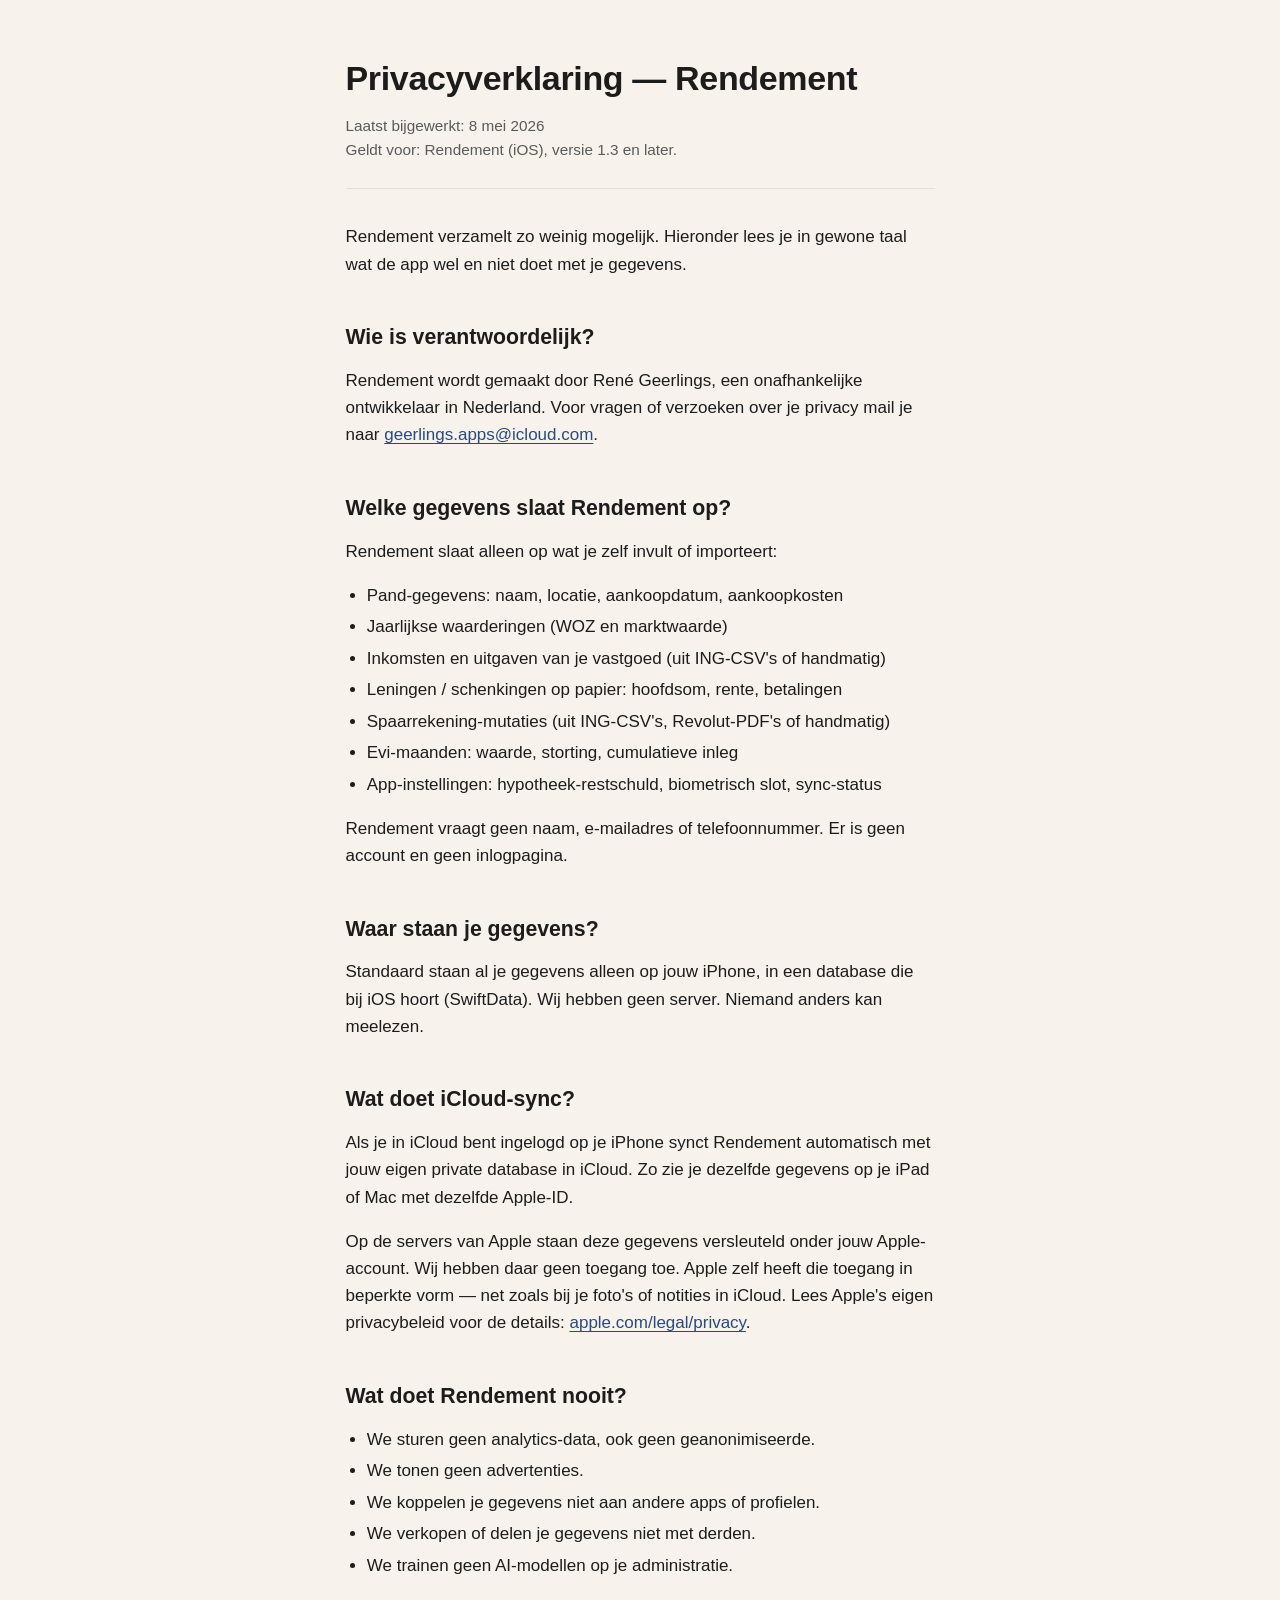
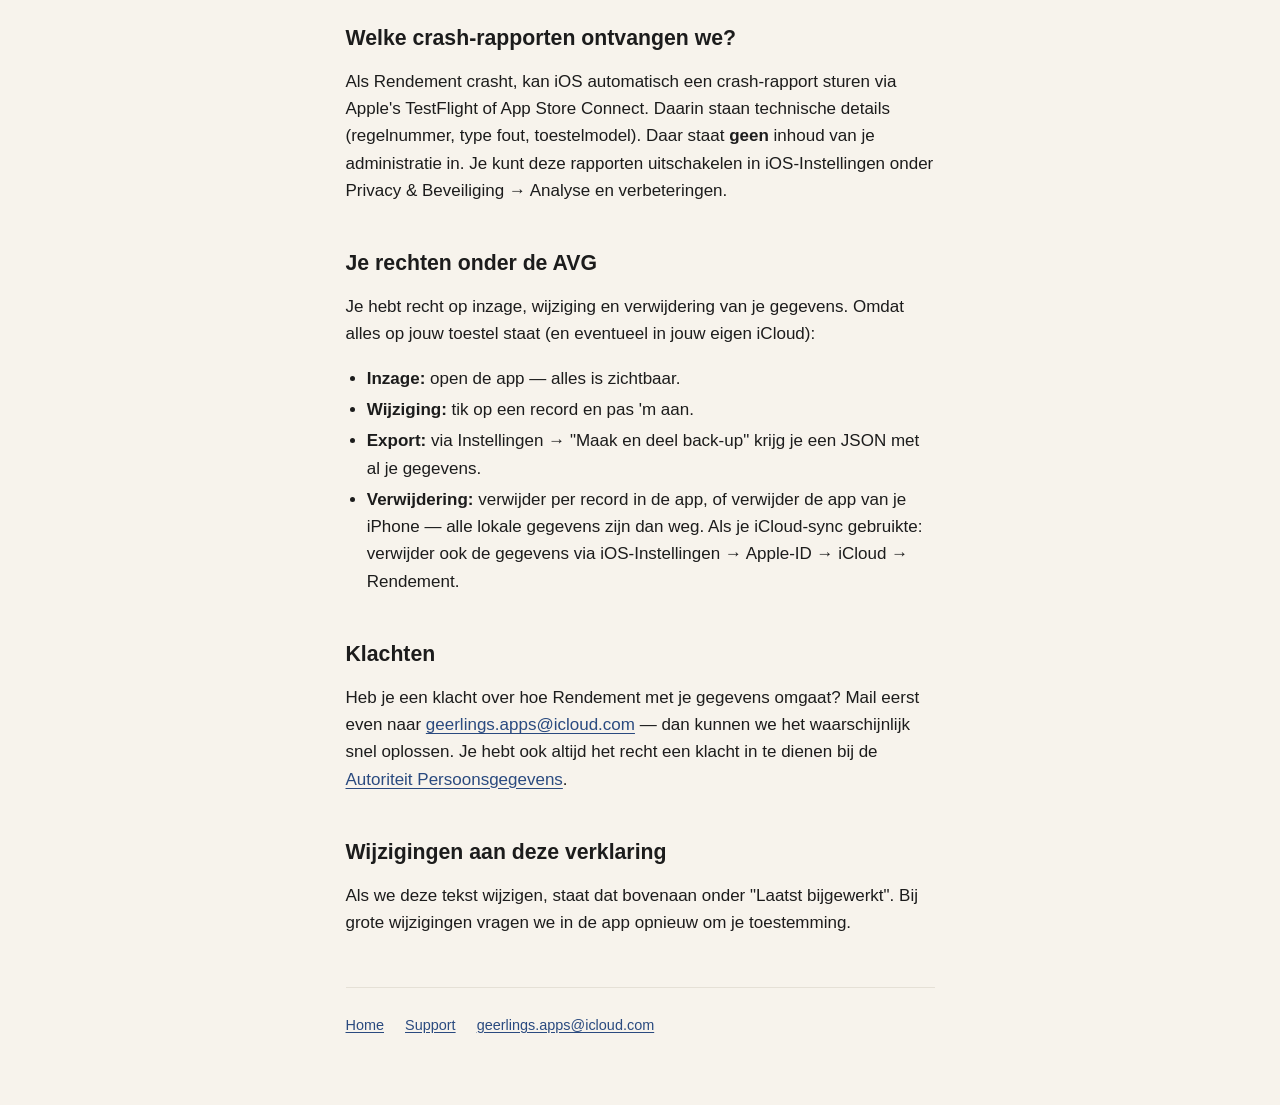
==== privacy.html @ a07849af "Initial Rendement website (privacy + support + landing) Mirrors the stip-website / boulesday-website" ====
<!DOCTYPE html>
<html lang="nl">
<head>
  <meta charset="UTF-8">
  <meta name="viewport" content="width=device-width, initial-scale=1.0">
  <title>Privacy — Rendement</title>
  <link rel="stylesheet" href="styles.css">
  <link rel="icon" type="image/png" href="appicon.png">
</head>
<body>
<main>
  <h1>Privacyverklaring — Rendement</h1>
  <p class="meta">
    Laatst bijgewerkt: 8 mei 2026<br>
    Geldt voor: Rendement (iOS), versie 1.3 en later.
  </p>

  <p>
    Rendement verzamelt zo weinig mogelijk. Hieronder lees je in gewone taal
    wat de app wel en niet doet met je gegevens.
  </p>

  <h2>Wie is verantwoordelijk?</h2>
  <p>
    Rendement wordt gemaakt door René Geerlings, een onafhankelijke
    ontwikkelaar in Nederland. Voor vragen of verzoeken over je privacy mail
    je naar
    <a href="mailto:geerlings.apps@icloud.com">geerlings.apps@icloud.com</a>.
  </p>

  <h2>Welke gegevens slaat Rendement op?</h2>
  <p>
    Rendement slaat alleen op wat je zelf invult of importeert:
  </p>
  <ul>
    <li>Pand-gegevens: naam, locatie, aankoopdatum, aankoopkosten</li>
    <li>Jaarlijkse waarderingen (WOZ en marktwaarde)</li>
    <li>Inkomsten en uitgaven van je vastgoed (uit ING-CSV's of handmatig)</li>
    <li>Leningen / schenkingen op papier: hoofdsom, rente, betalingen</li>
    <li>Spaarrekening-mutaties (uit ING-CSV's, Revolut-PDF's of handmatig)</li>
    <li>Evi-maanden: waarde, storting, cumulatieve inleg</li>
    <li>App-instellingen: hypotheek-restschuld, biometrisch slot, sync-status</li>
  </ul>
  <p>
    Rendement vraagt geen naam, e-mailadres of telefoonnummer. Er is geen
    account en geen inlogpagina.
  </p>

  <h2>Waar staan je gegevens?</h2>
  <p>
    Standaard staan al je gegevens alleen op jouw iPhone, in een database die
    bij iOS hoort (SwiftData). Wij hebben geen server. Niemand anders kan
    meelezen.
  </p>

  <h2>Wat doet iCloud-sync?</h2>
  <p>
    Als je in iCloud bent ingelogd op je iPhone synct Rendement automatisch
    met jouw eigen private database in iCloud. Zo zie je dezelfde gegevens
    op je iPad of Mac met dezelfde Apple-ID.
  </p>
  <p>
    Op de servers van Apple staan deze gegevens versleuteld onder jouw
    Apple-account. Wij hebben daar geen toegang toe. Apple zelf heeft die
    toegang in beperkte vorm — net zoals bij je foto's of notities in iCloud.
    Lees Apple's eigen privacybeleid voor de details:
    <a href="https://www.apple.com/legal/privacy/" target="_blank" rel="noopener">apple.com/legal/privacy</a>.
  </p>

  <h2>Wat doet Rendement nooit?</h2>
  <ul>
    <li>We sturen geen analytics-data, ook geen geanonimiseerde.</li>
    <li>We tonen geen advertenties.</li>
    <li>We koppelen je gegevens niet aan andere apps of profielen.</li>
    <li>We verkopen of delen je gegevens niet met derden.</li>
    <li>We trainen geen AI-modellen op je administratie.</li>
  </ul>

  <h2>Welke crash-rapporten ontvangen we?</h2>
  <p>
    Als Rendement crasht, kan iOS automatisch een crash-rapport sturen via
    Apple's TestFlight of App Store Connect. Daarin staan technische details
    (regelnummer, type fout, toestelmodel). Daar staat <strong>geen</strong>
    inhoud van je administratie in. Je kunt deze rapporten uitschakelen in
    iOS-Instellingen onder Privacy &amp; Beveiliging → Analyse en
    verbeteringen.
  </p>

  <h2>Je rechten onder de AVG</h2>
  <p>
    Je hebt recht op inzage, wijziging en verwijdering van je gegevens.
    Omdat alles op jouw toestel staat (en eventueel in jouw eigen iCloud):
  </p>
  <ul>
    <li><strong>Inzage:</strong> open de app — alles is zichtbaar.</li>
    <li><strong>Wijziging:</strong> tik op een record en pas 'm aan.</li>
    <li><strong>Export:</strong> via Instellingen → "Maak en deel back-up"
      krijg je een JSON met al je gegevens.</li>
    <li><strong>Verwijdering:</strong> verwijder per record in de app, of
      verwijder de app van je iPhone — alle lokale gegevens zijn dan weg.
      Als je iCloud-sync gebruikte: verwijder ook de gegevens via
      iOS-Instellingen → Apple-ID → iCloud → Rendement.</li>
  </ul>

  <h2>Klachten</h2>
  <p>
    Heb je een klacht over hoe Rendement met je gegevens omgaat? Mail eerst
    even naar
    <a href="mailto:geerlings.apps@icloud.com">geerlings.apps@icloud.com</a>
    — dan kunnen we het waarschijnlijk snel oplossen. Je hebt ook altijd het
    recht een klacht in te dienen bij de
    <a href="https://autoriteitpersoonsgegevens.nl" target="_blank" rel="noopener">Autoriteit Persoonsgegevens</a>.
  </p>

  <h2>Wijzigingen aan deze verklaring</h2>
  <p>
    Als we deze tekst wijzigen, staat dat bovenaan onder "Laatst bijgewerkt".
    Bij grote wijzigingen vragen we in de app opnieuw om je toestemming.
  </p>

  <footer>
    <a href="index.html">Home</a>
    <a href="support.html">Support</a>
    <a href="mailto:geerlings.apps@icloud.com">geerlings.apps@icloud.com</a>
  </footer>
</main>
</body>
</html>
---- styles.css ----
:root {
  --paper: #f7f3ec;
  --ink: #1c1c1c;
  --muted: #5a5a5a;
  --rule: #e5e0d6;
  --accent: #2a4a7f;
  --accent-soft: #dde4f0;
}

@media (prefers-color-scheme: dark) {
  :root {
    --paper: #1c1c1c;
    --ink: #f7f3ec;
    --muted: #a8a8a8;
    --rule: #333;
    --accent: #8aaee0;
    --accent-soft: #2a3340;
  }
}

* { box-sizing: border-box; }

html, body {
  margin: 0;
  padding: 0;
  background: var(--paper);
  color: var(--ink);
  font-family: -apple-system, BlinkMacSystemFont, "SF Pro Text", "Helvetica Neue", Arial, sans-serif;
  font-size: 17px;
  line-height: 1.6;
}

main {
  max-width: 640px;
  margin: 0 auto;
  padding: 3rem 1.5rem 4rem;
}

h1 {
  font-size: 2rem;
  font-weight: 600;
  letter-spacing: -0.01em;
  margin: 0 0 0.5rem;
}

h2 {
  font-size: 1.25rem;
  font-weight: 600;
  margin: 2.5rem 0 0.75rem;
}

p, ul {
  margin: 0 0 1rem;
}

ul {
  padding-left: 1.25rem;
}

li {
  margin-bottom: 0.25rem;
}

.meta {
  color: var(--muted);
  font-size: 0.9rem;
  margin-bottom: 2rem;
  padding-bottom: 1.5rem;
  border-bottom: 1px solid var(--rule);
}

a {
  color: var(--accent);
  text-decoration: underline;
  text-underline-offset: 0.15em;
}

code {
  font-family: ui-monospace, "SF Mono", Menlo, monospace;
  font-size: 0.9em;
  background: var(--rule);
  padding: 0.1em 0.35em;
  border-radius: 0.25em;
}

.hero {
  display: flex;
  align-items: center;
  gap: 1.25rem;
  margin-bottom: 1.5rem;
}

.hero img {
  width: 96px;
  height: 96px;
  border-radius: 22px;
  box-shadow: 0 6px 18px rgba(0, 0, 0, 0.18);
}

.hero h1 {
  margin: 0;
}

.tagline {
  color: var(--muted);
  font-size: 1.05rem;
  margin-top: 0.25rem;
}

.cards {
  display: grid;
  grid-template-columns: 1fr;
  gap: 1rem;
  margin-top: 1rem;
}

.card {
  padding: 1rem 1.2rem;
  border: 1px solid var(--rule);
  border-radius: 0.6rem;
}

.card h3 {
  margin: 0 0 0.4rem;
  font-size: 1rem;
}

.card p {
  margin: 0;
  color: var(--muted);
  font-size: 0.95rem;
}

footer {
  margin-top: 3rem;
  padding-top: 1.5rem;
  border-top: 1px solid var(--rule);
  color: var(--muted);
  font-size: 0.85rem;
}

footer a {
  margin-right: 1rem;
}
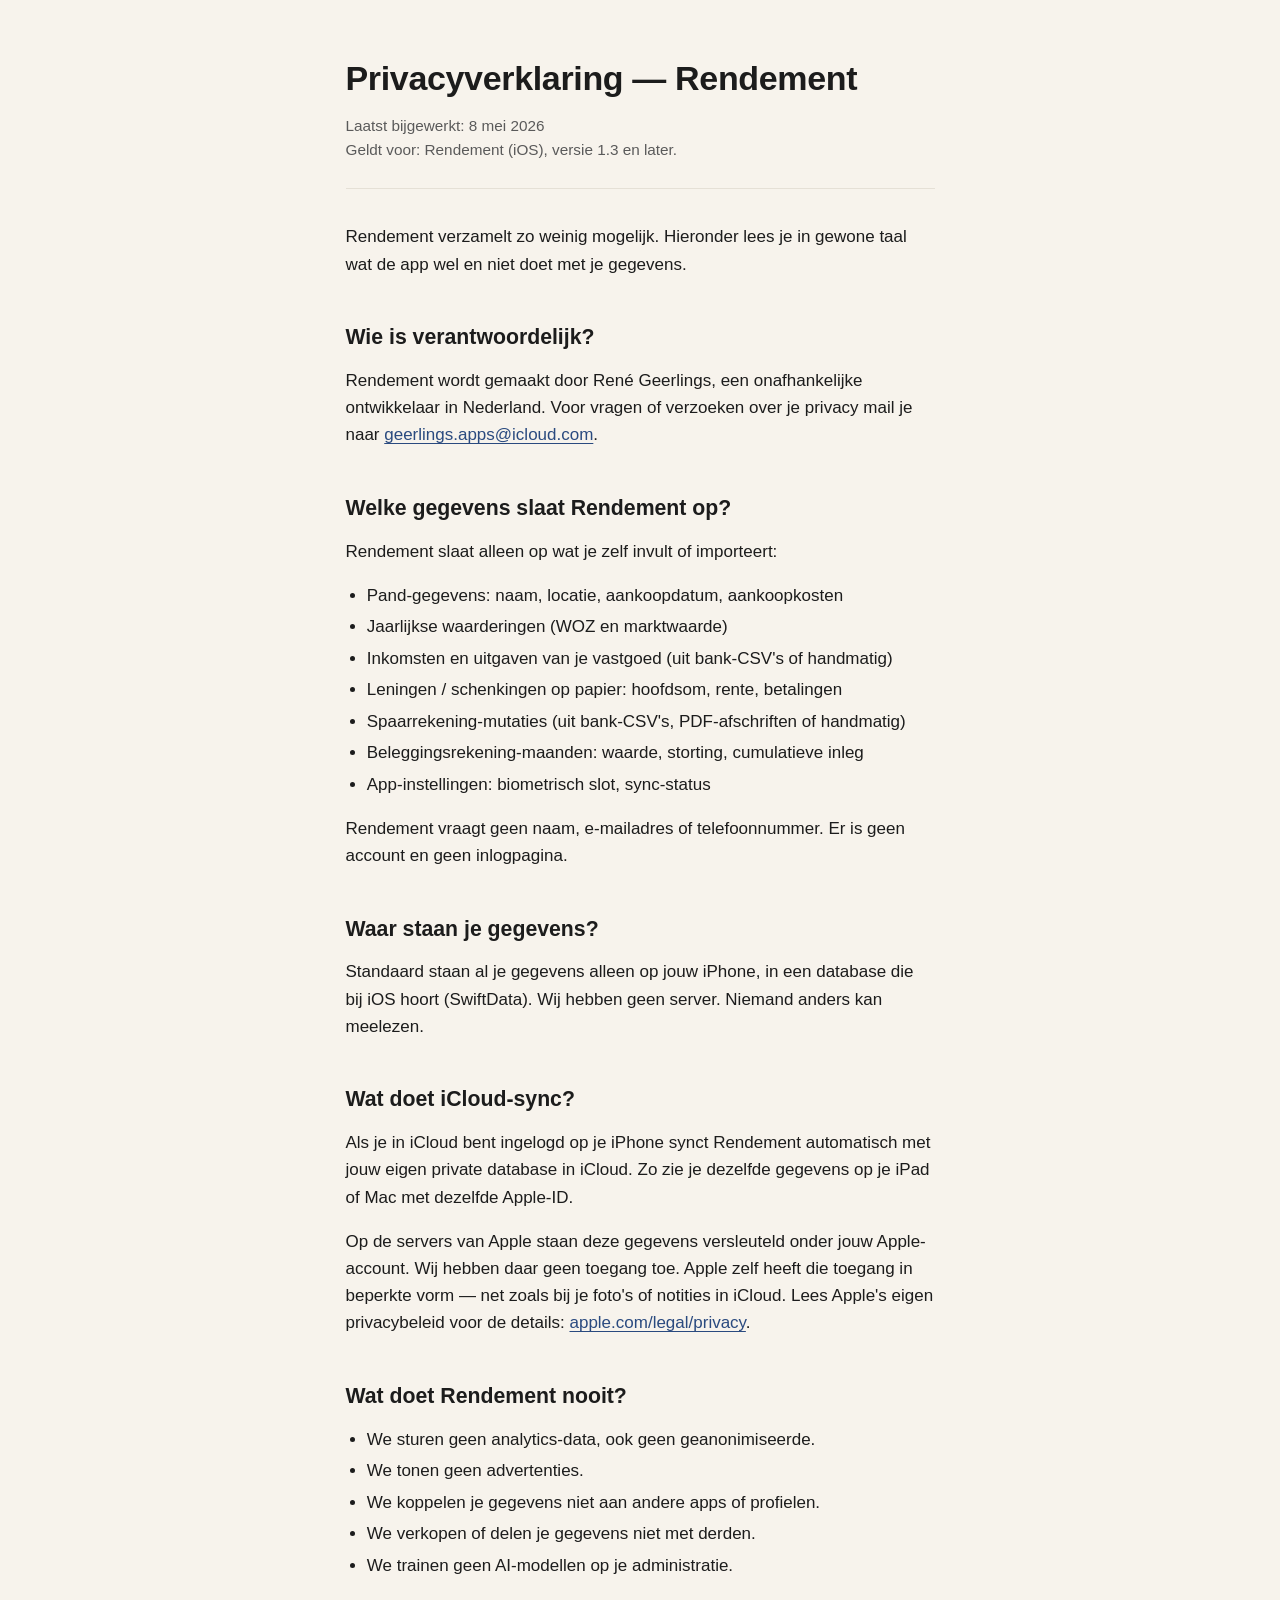
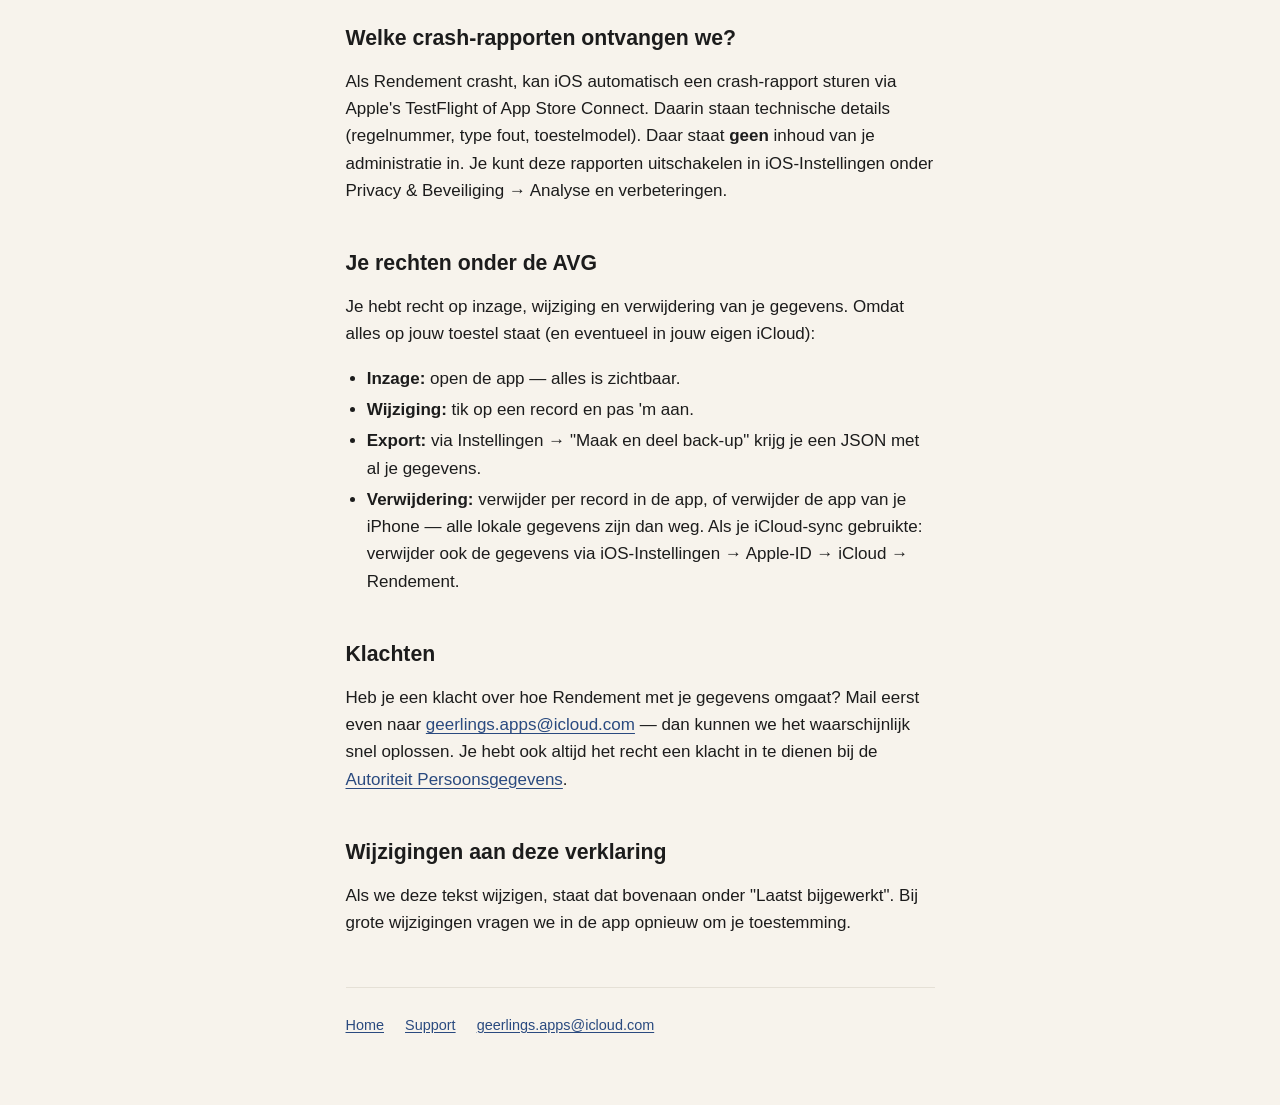
==== commit 5272a629: "Generiek herformuleren: bank- en broker-merken weghalen Tot nu toe waren Evi, Revolut en ING bij naa" ====
--- a/privacy.html
+++ b/privacy.html
@@ -35,11 +35,11 @@
   <ul>
     <li>Pand-gegevens: naam, locatie, aankoopdatum, aankoopkosten</li>
     <li>Jaarlijkse waarderingen (WOZ en marktwaarde)</li>
-    <li>Inkomsten en uitgaven van je vastgoed (uit ING-CSV's of handmatig)</li>
+    <li>Inkomsten en uitgaven van je vastgoed (uit bank-CSV's of handmatig)</li>
     <li>Leningen / schenkingen op papier: hoofdsom, rente, betalingen</li>
-    <li>Spaarrekening-mutaties (uit ING-CSV's, Revolut-PDF's of handmatig)</li>
-    <li>Evi-maanden: waarde, storting, cumulatieve inleg</li>
-    <li>App-instellingen: hypotheek-restschuld, biometrisch slot, sync-status</li>
+    <li>Spaarrekening-mutaties (uit bank-CSV's, PDF-afschriften of handmatig)</li>
+    <li>Beleggingsrekening-maanden: waarde, storting, cumulatieve inleg</li>
+    <li>App-instellingen: biometrisch slot, sync-status</li>
   </ul>
   <p>
     Rendement vraagt geen naam, e-mailadres of telefoonnummer. Er is geen
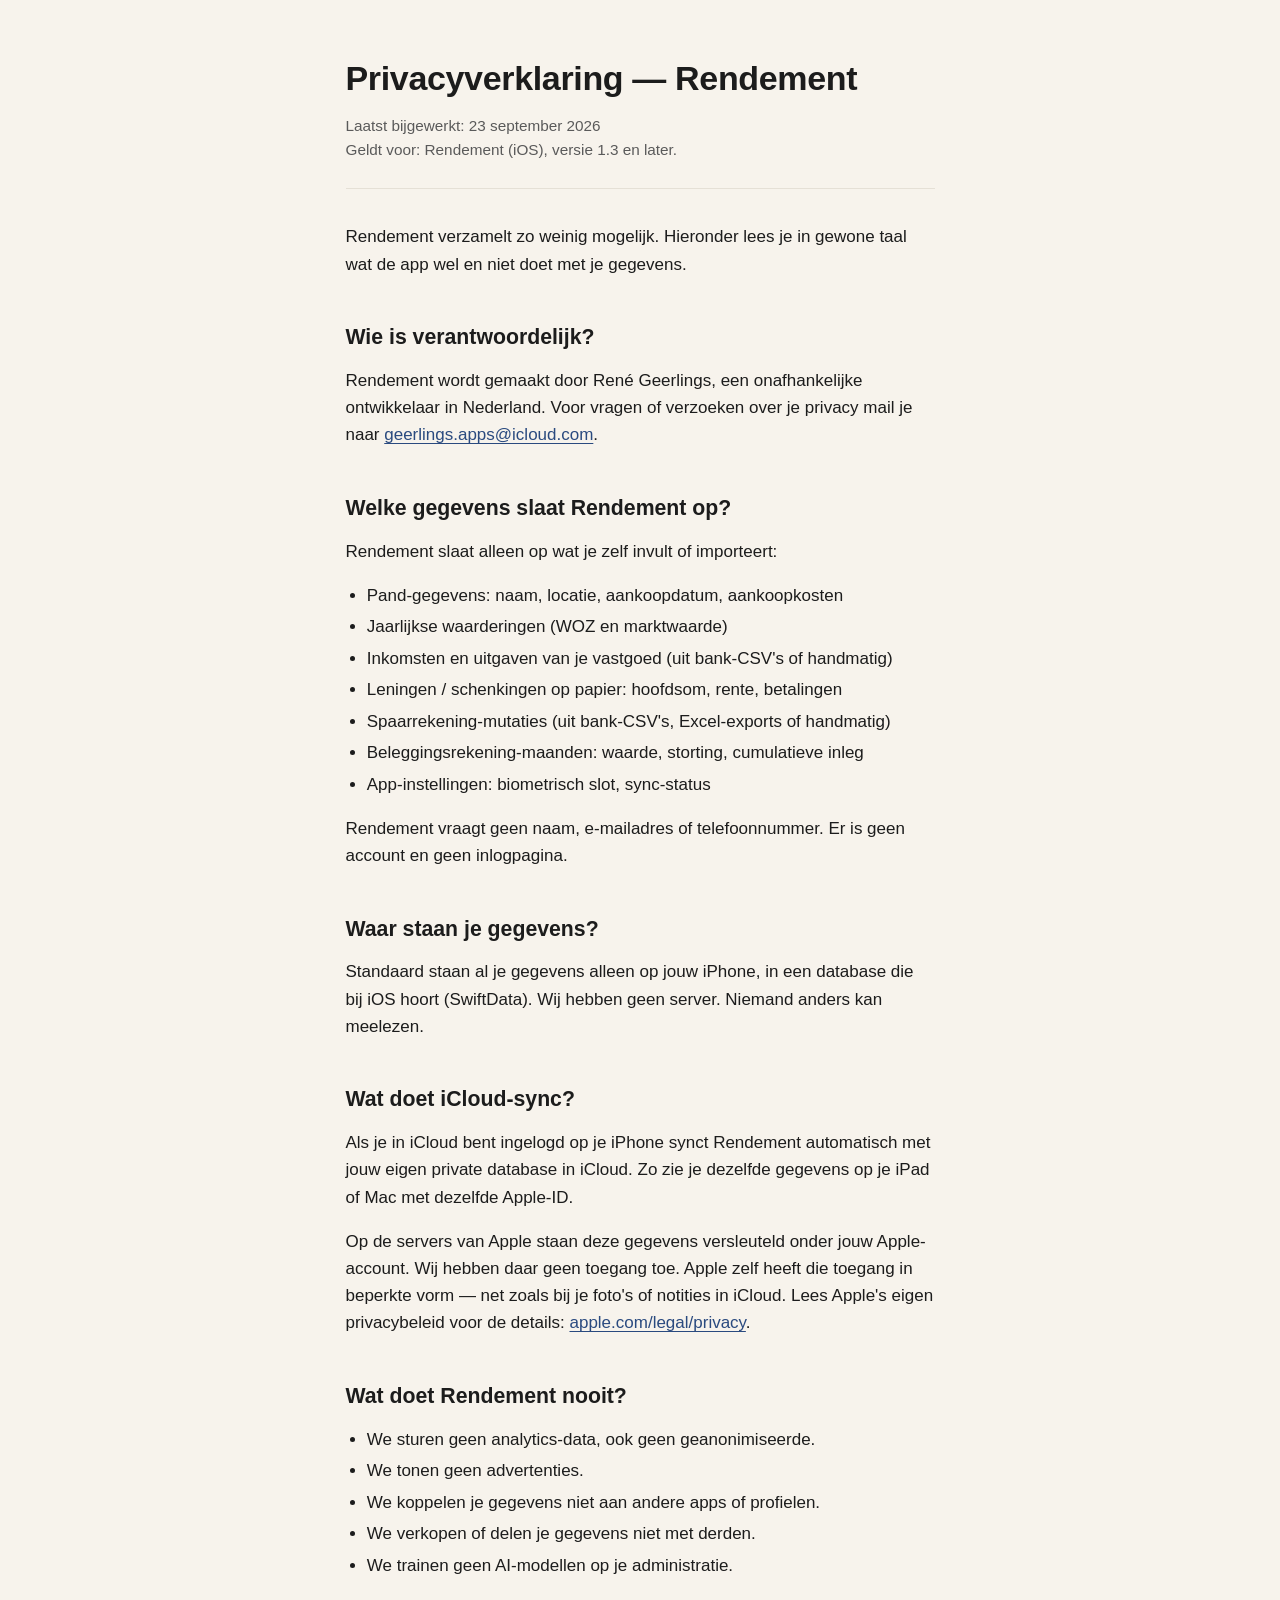
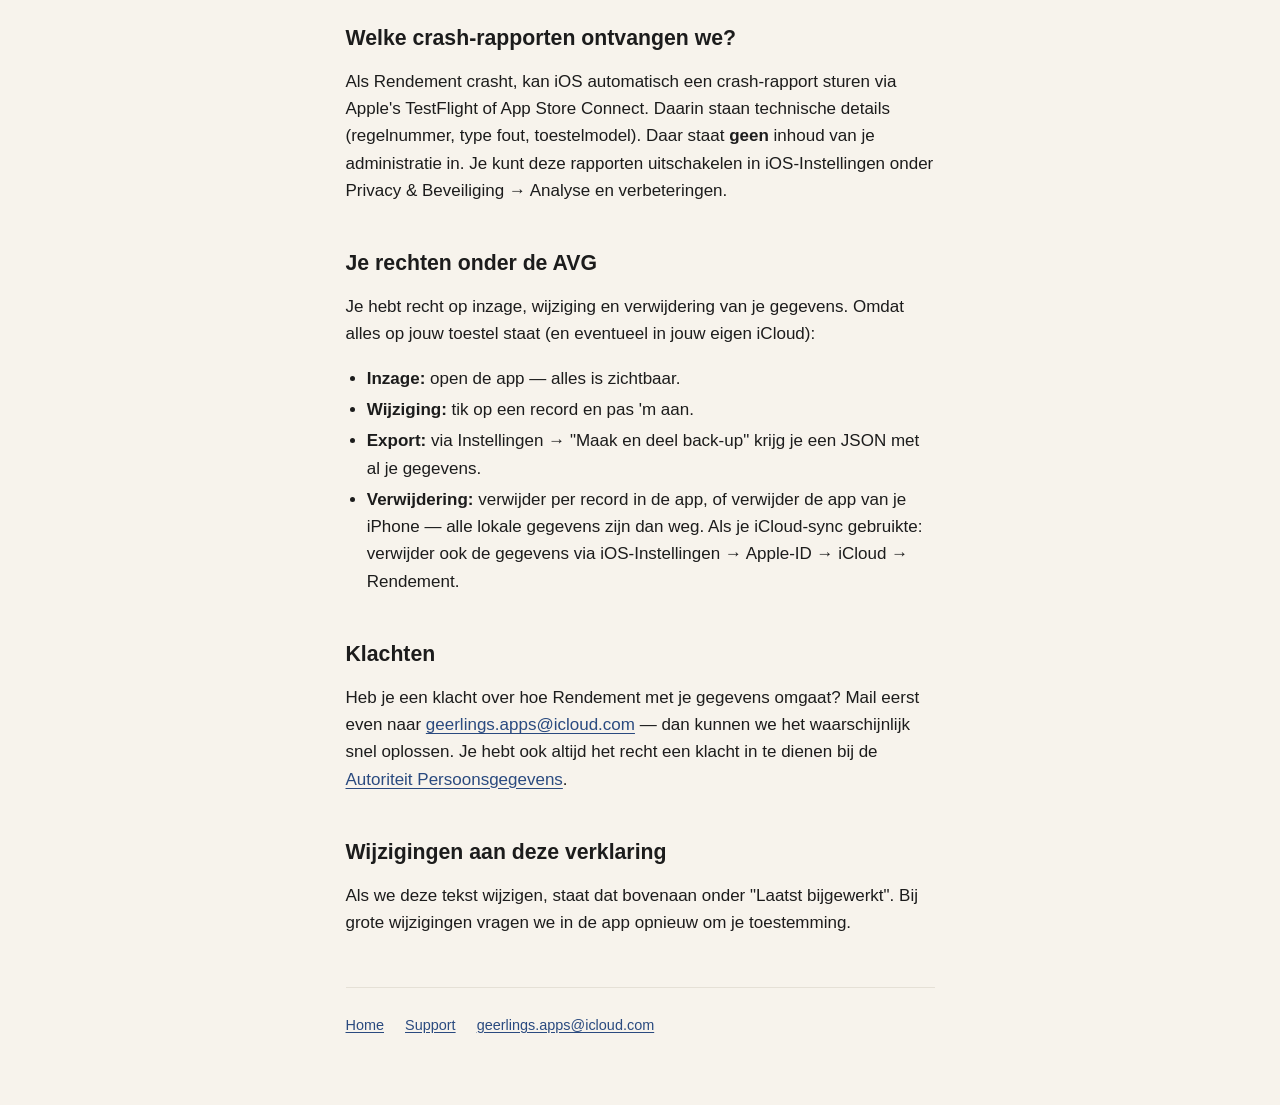
==== commit 2586ddf9: "Spaargeld-import: Excel-export in plaats van PDF Sluit aan op Rendement 2.5, waar de PDF-import is v" ====
--- a/privacy.html
+++ b/privacy.html
@@ -11,7 +11,7 @@
 <main>
   <h1>Privacyverklaring — Rendement</h1>
   <p class="meta">
-    Laatst bijgewerkt: 8 mei 2026<br>
+    Laatst bijgewerkt: 23 september 2026<br>
     Geldt voor: Rendement (iOS), versie 1.3 en later.
   </p>
 
@@ -37,7 +37,7 @@
     <li>Jaarlijkse waarderingen (WOZ en marktwaarde)</li>
     <li>Inkomsten en uitgaven van je vastgoed (uit bank-CSV's of handmatig)</li>
     <li>Leningen / schenkingen op papier: hoofdsom, rente, betalingen</li>
-    <li>Spaarrekening-mutaties (uit bank-CSV's, PDF-afschriften of handmatig)</li>
+    <li>Spaarrekening-mutaties (uit bank-CSV's, Excel-exports of handmatig)</li>
     <li>Beleggingsrekening-maanden: waarde, storting, cumulatieve inleg</li>
     <li>App-instellingen: biometrisch slot, sync-status</li>
   </ul>
